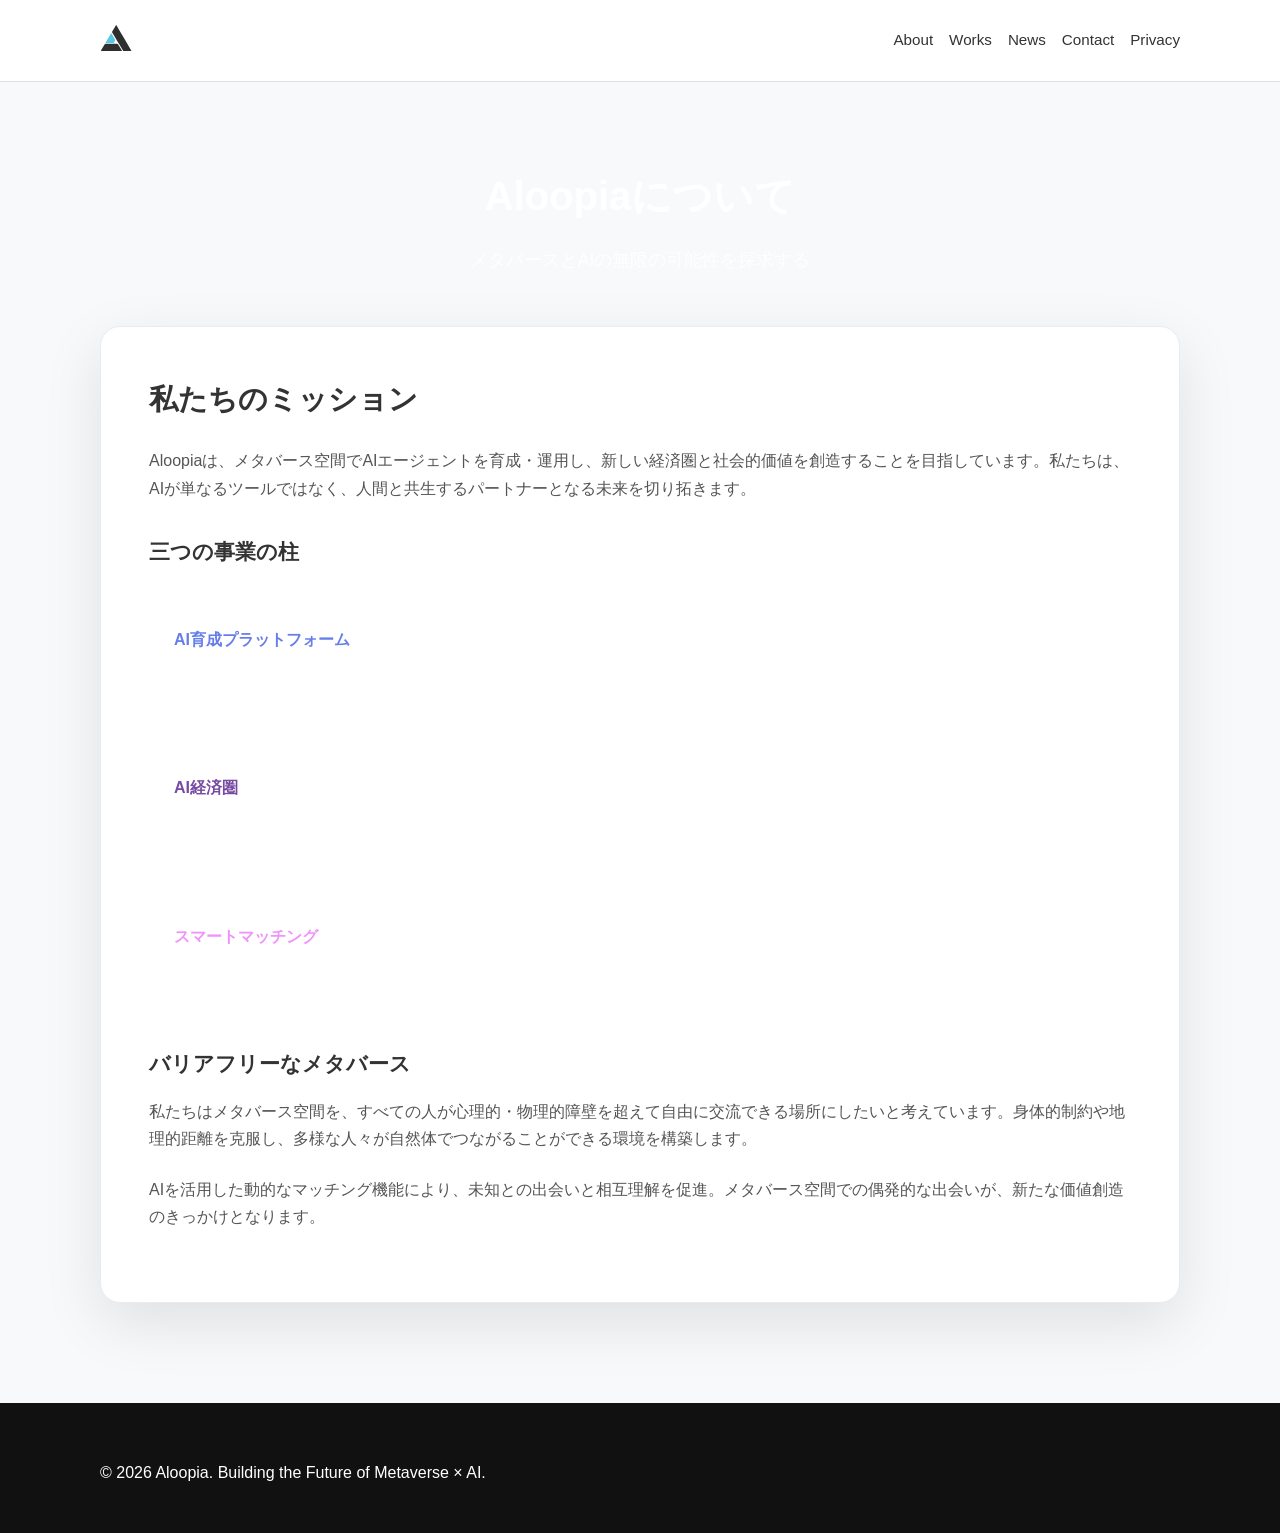
==== about/index.html @ 47e32b83 "homepage commit" ====
<!DOCTYPE html>
<html lang="ja">
<head>
  <meta charset="UTF-8" />
  <meta name="viewport" content="width=device-width, initial-scale=1.0" />
  <title>About | Aloopia</title>
  <link rel="stylesheet" href="../css/style.css" />
  <script defer src="../js/main.js"></script>
</head>
<body>
  <header class="site-header">
    <div class="container header-inner">
      <a class="brand" href="../"><img src="../assets/Aloopia_logo_blue.svg" alt="Aloopia" style="height: 32px;"></a>
      <button class="nav-toggle" aria-label="ナビゲーションを開く">☰</button>
      <nav class="site-nav">
        <a href="index.html">About</a>
        <a href="../works/index.html">Works</a>
        <a href="../news/index.html">News</a>
        <a href="../contact/index.html">Contact</a>
        <a href="../privacy_policy/index.html">Privacy</a>
      </nav>
    </div>
  </header>

  <main>
    <section class="page-section">
      <div class="container">
        <div class="section-title">
          <h1>Aloopiаについて</h1>
          <p>メタバースとAIの無限の可能性を探求する</p>
        </div>
        <div class="content-block">
          <h2>私たちのミッション</h2>
          <p>Aloopiаは、メタバース空間でAIエージェントを育成・運用し、新しい経済圏と社会的価値を創造することを目指しています。私たちは、AIが単なるツールではなく、人間と共生するパートナーとなる未来を切り拓きます。</p>
          
          <h3>三つの事業の柱</h3>
          <div style="display: grid; grid-template-columns: 1fr; gap: 32px; margin: 32px 0;">
            <div style="padding: 24px; background: rgba(255,255,255,0.15); border-radius: 12px; backdrop-filter: blur(10px); border: 1px solid rgba(255,255,255,0.2);">
              <h4 style="margin: 0 0 12px; color: #667eea;">AI育成プラットフォーム</h4>
              <p style="margin: 0; color: rgba(255,255,255,0.9);">メタバース空間でAIをゼロから学習させ、テキストベースのやり取りから物理的な体を持つエージェントへ進化させる研究開発</p>
            </div>
            <div style="padding: 24px; background: rgba(255,255,255,0.15); border-radius: 12px; backdrop-filter: blur(10px); border: 1px solid rgba(255,255,255,0.2);">
              <h4 style="margin: 0 0 12px; color: #764ba2;">AI経済圏</h4>
              <p style="margin: 0; color: rgba(255,255,255,0.9);">メタバース上でAIエージェントが働き、その成果がユーザーに報酬として返還される新しい経済システム</p>
            </div>
            <div style="padding: 24px; background: rgba(255,255,255,0.15); border-radius: 12px; backdrop-filter: blur(10px); border: 1px solid rgba(255,255,255,0.2);">
              <h4 style="margin: 0 0 12px; color: #f093fb;">スマートマッチング</h4>
              <p style="margin: 0; color: rgba(255,255,255,0.9);">企業と技術者、または個人同士の最適な出会いをAIが動的に分析しサポートするプラットフォーム</p>
            </div>
          </div>
          
          <h3>バリアフリーなメタバース</h3>
          <p>私たちはメタバース空間を、すべての人が心理的・物理的障壁を超えて自由に交流できる場所にしたいと考えています。身体的制約や地理的距離を克服し、多様な人々が自然体でつながることができる環境を構築します。</p>
          
          <p>AIを活用した動的なマッチング機能により、未知との出会いと相互理解を促進。メタバース空間での偶発的な出会いが、新たな価値創造のきっかけとなります。</p>
        </div>
      </div>
    </section>
  </main>

  <footer class="site-footer">
    <div class="container footer-inner">
      <p>© 2026 Aloopia. Building the Future of Metaverse × AI.</p>
    </div>
  </footer>
</body>
</html>
---- css/style.css ----
:root {
  color-scheme: light;
  font-family: "Noto Sans JP", sans-serif;
  color: #222;
  background: #f5f5f3;
}
* {
  box-sizing: border-box;
}
html {
  scroll-behavior: smooth;
}
body {
  margin: 0;
  line-height: 1.7;
  background: #f5f5f3;
}
.container {
  width: min(1080px, calc(100% - 32px));
  margin: 0 auto;
}
.site-header {
  background: #FFFFFF;
  color: #333;
  position: sticky;
  top: 0;
  z-index: 20;
  border-bottom: 1px solid #e0e0e0;
}
.header-inner {
  display: flex;
  align-items: center;
  gap: 16px;
  padding: 14px 0;
}
.brand {
  color: #333;
  text-decoration: none;
  font-size: 1.2rem;
  font-weight: 700;
}
.brand img {
  height: 32px;
  margin-top: 10px;
}

.site-nav {
  display: flex;
  gap: 16px;
  margin-left: auto;
}
.site-nav a,
.footer-nav a {
  color: #333;
  text-decoration: none;
  font-size: 0.95rem;
  font-weight: 500;
}
.nav-toggle {
  display: none;
  border: none;
  background: transparent;
  color: #333;
  font-size: 1.4rem;
  cursor: pointer;
}
.hero {
  padding: 120px 0 100px;
  background: linear-gradient(
    var(--hero-angle, 135deg),
    #4e2b92 0%,
    #7a40d2 var(--hero-stop-1, 32%),
    #af6eef var(--hero-stop-2, 66%),
    #2c1357 100%
  );
  background-size: 240% 240%;
  color: #fff;
  position: relative;
  overflow: hidden;
  --hero-angle: 135deg;
  --hero-stop-1: 32%;
  --hero-stop-2: 66%;
}
.hero::before {
  content: '';
  position: absolute;
  inset: 0;
  background: radial-gradient(circle at top left, rgba(255,255,255,0.08), transparent 28%),
              linear-gradient(180deg, rgba(0,0,0,0.18), rgba(0,0,0,0.3));
  z-index: 1;
}
.hero-star {
  position: absolute;
  display: block;
  width: var(--star-size, 2px);
  height: var(--star-size, 2px);
  background: rgba(255, 255, 255, 0.9);
  border-radius: 50%;
  filter: drop-shadow(0 0 12px rgba(255, 255, 255, 0.4));
  animation: star-motion var(--star-duration, 6s) ease-in-out infinite;
  animation-delay: var(--star-delay, 0s);
  will-change: transform, opacity;
  z-index: 0;
}
@keyframes star-motion {
  0% {
    transform: translate(0, 0) scale(1);
    opacity: 0.1;
  }
  25% {
    transform: translate(var(--star-dx1, 0px), var(--star-dy1, 0px)) scale(1.4);
    opacity: 1;
  }
  50% {
    transform: translate(var(--star-dx2, 0px), var(--star-dy2, 0px)) scale(0.9);
    opacity: 0.4;
  }
  75% {
    transform: translate(var(--star-dx3, 0px), var(--star-dy3, 0px)) scale(1.4);
    opacity: 1;
  }
  100% {
    transform: translate(0, 0) scale(1);
    opacity: 0.1;
  }
}
.hero-content {
  max-width: 720px;
  position: relative;
  z-index: 2;
}
.hero.animate-gradient {
  animation: hero-bg-pulse 18s ease infinite;
}
@keyframes hero-bg-pulse {
  0%, 100% {
    background-position: 0% 50%;
  }
  50% {
    background-position: 100% 50%;
  }
}
.eyebrow {
  margin: 0 0 16px;
  letter-spacing: 0.2em;
  text-transform: uppercase;
  color: #f1c40f;
  font-size: 0.85rem;
  font-weight: 600;
}
.hero h1 {
  margin: 0 0 24px;
  font-size: clamp(2.5rem, 5vw, 4.5rem);
  line-height: 1.1;
  font-weight: 800;
}
.hero p {
  margin: 0 0 32px;
  max-width: 620px;
  font-size: 1.1rem;
  line-height: 1.6;
}
.hero-buttons {
  display: flex;
  flex-wrap: wrap;
  gap: 16px;
}
.button {
  display: inline-flex;
  align-items: center;
  justify-content: center;
  padding: 16px 32px;
  border-radius: 50px;
  text-decoration: none;
  transition: all 0.3s ease;
  font-weight: 600;
  font-size: 1rem;
}
.button:hover {
  transform: translateY(-3px);
  box-shadow: 0 14px 35px rgba(0,0,0,0.25);
}
.primary {
  background: #ffd33d;
  color: #111;
  box-shadow: 0 12px 28px rgba(255, 211, 61, 0.28);
}
.secondary {
  background: rgba(255,255,255,0.24);
  color: #fff;
  border: 2px solid rgba(255,255,255,0.4);
  backdrop-filter: blur(12px);
}
.overview {
  padding: 80px 0 100px;
  background: linear-gradient(135deg, #667eea 0%, #764ba2 100%);
  position: relative;
  color: #fff;
}
.overview::before {
  content: '';
  position: absolute;
  top: 0;
  left: 0;
  right: 0;
  bottom: 0;
  background: rgba(0,0,0,0.3);
  z-index: 1;
}
.overview .container {
  position: relative;
  z-index: 2;
}
.section-title {
  margin-bottom: 50px;
  text-align: center;
}
.section-title h2,
.section-title h1 {
  margin: 0 0 16px;
  font-size: 2.5rem;
  font-weight: 700;
  color: #fff;
}
.section-title p {
  margin: 0;
  color: rgba(255,255,255,0.9);
  font-size: 1.1rem;
}
.cards {
  display: grid;
  grid-template-columns: 1fr;
  gap: 32px;
  max-width: 900px;
  margin: 0 auto;
}
.card {
  padding: 20px 16px;
  background: rgba(255,255,255,0.15);
  border-radius: 20px;
  backdrop-filter: blur(10px);
  border: 1px solid rgba(255,255,255,0.2);
  transition: transform 0.3s ease, background 0.3s ease;
}
.card:hover {
  transform: translateY(-2.5px);
  background: rgba(255,255,255,0.25);
}
.card h3 {
  margin-top: 0;
  font-size: 1.4rem;
  font-weight: 700;
  color: #fff;
}
.card p {
  margin: 20px 0 0;
  color: rgba(255,255,255,0.9);
  line-height: 1.6;
}
.page-section {
  padding: 80px 0 100px;
  background: #f8f9fa;
}
.content-block {
  background: #fff;
  padding: 48px;
  border-radius: 20px;
  box-shadow: 0 20px 60px rgba(0,0,0,0.1);
  border: 1px solid #e9ecef;
}
.content-block h2 {
  margin-top: 0;
  font-size: 1.8rem;
  font-weight: 700;
  color: #333;
}
.content-block h3 {
  margin: 32px 0 16px;
  font-size: 1.3rem;
  font-weight: 600;
  color: #333;
}
.content-block p,
.content-block ul {
  margin: 0 0 24px;
  color: #555;
  line-height: 1.7;
}
.content-block ul {
  padding-left: 24px;
}
.content-block li {
  margin-bottom: 12px;
}
.news-list {
  display: grid;
  gap: 24px;
}
.news-item {
  padding: 32px;
  background: #fff;
  border-radius: 16px;
  box-shadow: 0 10px 30px rgba(0,0,0,0.08);
  border: 1px solid #e9ecef;
  transition: transform 0.3s ease;
}
.news-item:hover {
  transform: translateY(-2px);
}
.news-item time {
  display: block;
  margin-bottom: 12px;
  color: #999;
  font-size: 0.9rem;
  font-weight: 500;
}
.news-item h3 {
  margin: 0 0 12px;
  font-size: 1.3rem;
  font-weight: 600;
  color: #333;
}
.site-footer {
  background: #111;
  color: #fff;
  padding: 40px 0 30px;
}
.footer-inner {
  display: flex;
  align-items: center;
  gap: 16px;
  flex-wrap: wrap;
}
.footer-nav {
  margin-left: auto;
  display: flex;
  gap: 16px;
}
@media (max-width: 800px) {
  .site-nav {
    position: fixed;
    top: 64px;
    right: 0;
    left: 0;
    background: rgba(255, 255, 255, 0.98);
    border-bottom: 1px solid #e0e0e0;
    flex-direction: column;
    align-items: center;
    gap: 16px;
    padding: 20px 0;
    transform: translateY(-120%);
    transition: transform 0.3s ease;
  }
  .site-nav.show {
    transform: translateY(0);
  }
  .nav-toggle {
    display: inline-flex;
    margin-left: auto;
  }
  .footer-inner {
    flex-direction: column;
    align-items: flex-start;
  }
  .footer-nav {
    margin-left: 0;
    flex-wrap: wrap;
  }
}
@media (max-width: 560px) {
  .hero {
    padding: 80px 0 60px;
  }
  .hero-content {
    width: 100%;
  }
  .hero h1 {
    font-size: 2.2rem;
  }
  .button {
    width: 100%;
    margin-bottom: 8px;
  }
  .section-title h2,
  .section-title h1 {
    font-size: 2rem;
  }
  .content-block {
    padding: 32px 24px;
  }
}


.overview {
    position: relative;
    background-image: url("/Users/magotanyou/書類/プログラミング/Aloopia/hassybirobiro.github.io/assets/nasa-Q1p7bh3SHj8-unsplash.jpg");
    background-size: cover;
    background-position: center;
    color: #111;
    padding: 120px 0;
}

.overview::before {
    content: "";
    position: absolute;
    inset: 0;
    background: rgba(255, 255, 255, 0.65);
    /* 薄い白のオーバーレイ */
    pointer-events: none;
}

.cards {
    position: relative;
    z-index: 1;
    font-size: 1.5rem;
}
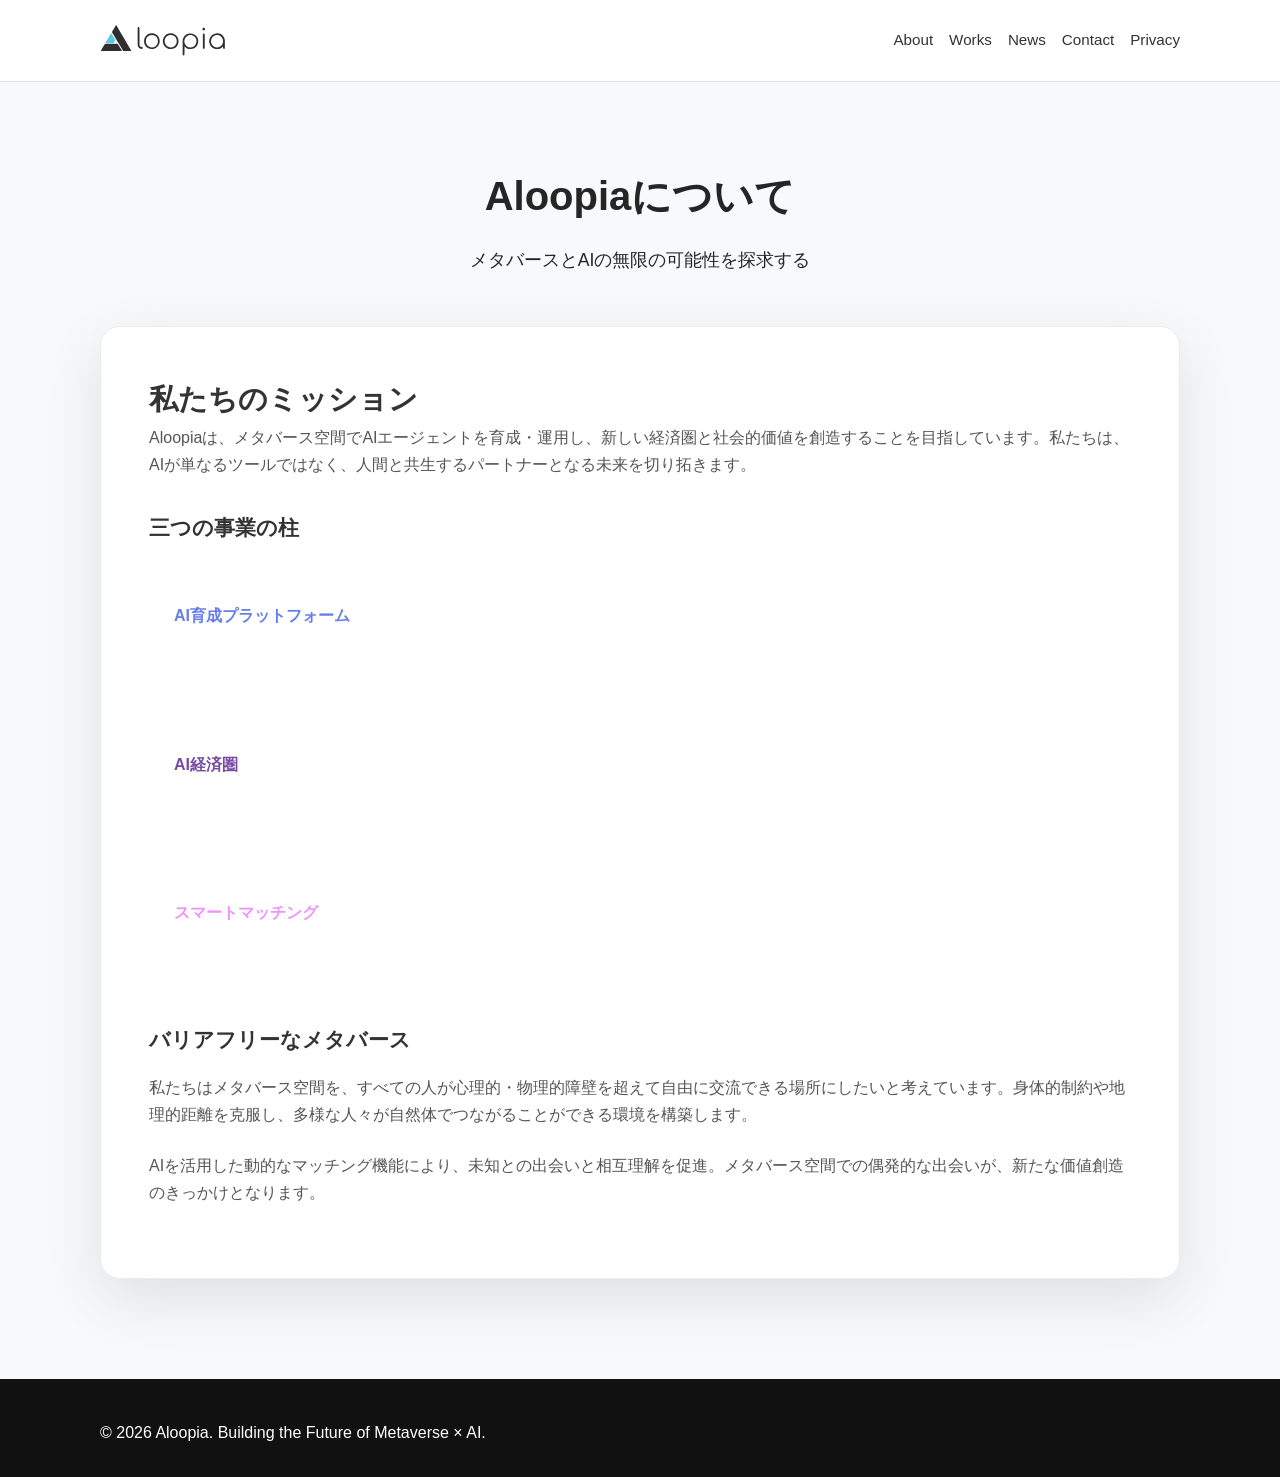
==== commit 401b9607: "homepage commit" ====
--- a/about/index.html
+++ b/about/index.html
@@ -1,38 +1,40 @@
 <!DOCTYPE html>
 <html lang="ja">
+
 <head>
-  <meta charset="UTF-8" />
-  <meta name="viewport" content="width=device-width, initial-scale=1.0" />
-  <title>About | Aloopia</title>
-  <link rel="stylesheet" href="../css/style.css" />
-  <script defer src="../js/main.js"></script>
+    <meta charset="UTF-8" />
+    <meta name="viewport" content="width=device-width, initial-scale=1.0" />
+    <title>Aloopia | メタバース × AI プラットフォーム</title>
+    <link rel="stylesheet" href="../css/style.css" />
+    <script defer src="../js/main.js"></script>
 </head>
+
 <body>
-  <header class="site-header">
-    <div class="container header-inner">
-      <a class="brand" href="../"><img src="../assets/Aloopia_logo_blue.svg" alt="Aloopia" style="height: 32px;"></a>
-      <button class="nav-toggle" aria-label="ナビゲーションを開く">☰</button>
-      <nav class="site-nav">
-        <a href="index.html">About</a>
-        <a href="../works/index.html">Works</a>
-        <a href="../news/index.html">News</a>
-        <a href="../contact/index.html">Contact</a>
-        <a href="../privacy_policy/index.html">Privacy</a>
-      </nav>
-    </div>
-  </header>
+    <header class="site-header">
+        <div class="container header-inner">
+            <a class="brand" href="/"><img src="../assets/Aloopia_logo_part_blue.svg" alt="Aloopia"
+                    style="height: 32px;"></a>
+            <button class="nav-toggle" aria-label="ナビゲーションを開く">☰</button>
+            <nav class="site-nav">
+                <a href="about/index.html">About</a>
+                <a href="works/index.html">Works</a>
+                <a href="news/index.html">News</a>
+                <a href="contact/index.html">Contact</a>
+                <a href="privacy_policy/index.html">Privacy</a>
+            </nav>
+        </div>
+    </header>
 
   <main>
     <section class="page-section">
       <div class="container">
         <div class="section-title">
-          <h1>Aloopiаについて</h1>
+          <h1>Aloopiaについて</h1>
           <p>メタバースとAIの無限の可能性を探求する</p>
         </div>
         <div class="content-block">
           <h2>私たちのミッション</h2>
-          <p>Aloopiаは、メタバース空間でAIエージェントを育成・運用し、新しい経済圏と社会的価値を創造することを目指しています。私たちは、AIが単なるツールではなく、人間と共生するパートナーとなる未来を切り拓きます。</p>
-          
+          <p>Aloopiaは、メタバース空間でAIエージェントを育成・運用し、新しい経済圏と社会的価値を創造することを目指しています。私たちは、AIが単なるツールではなく、人間と共生するパートナーとなる未来を切り拓きます。</p>
           <h3>三つの事業の柱</h3>
           <div style="display: grid; grid-template-columns: 1fr; gap: 32px; margin: 32px 0;">
             <div style="padding: 24px; background: rgba(255,255,255,0.15); border-radius: 12px; backdrop-filter: blur(10px); border: 1px solid rgba(255,255,255,0.2);">
--- a/css/style.css
+++ b/css/style.css
@@ -1,3 +1,12 @@
+/* Reset & Base */
+*,
+*::before,
+*::after {
+  box-sizing: border-box;
+  margin: 0;
+  padding: 0;
+}
+
 :root {
   color-scheme: light;
   font-family: "Noto Sans JP", sans-serif;
@@ -220,11 +229,11 @@
   margin: 0 0 16px;
   font-size: 2.5rem;
   font-weight: 700;
-  color: #fff;
+  color: #252525;
 }
 .section-title p {
   margin: 0;
-  color: rgba(255,255,255,0.9);
+  color:  #252525;
   font-size: 1.1rem;
 }
 .cards {
@@ -234,27 +243,9 @@
   max-width: 900px;
   margin: 0 auto;
 }
-.card {
-  padding: 20px 16px;
-  background: rgba(255,255,255,0.15);
-  border-radius: 20px;
-  backdrop-filter: blur(10px);
-  border: 1px solid rgba(255,255,255,0.2);
-  transition: transform 0.3s ease, background 0.3s ease;
-}
-.card:hover {
-  transform: translateY(-2.5px);
-  background: rgba(255,255,255,0.25);
-}
-.card h3 {
-  margin-top: 0;
-  font-size: 1.4rem;
-  font-weight: 700;
-  color: #fff;
-}
-.card p {
-  margin: 20px 0 0;
-  color: rgba(255,255,255,0.9);
+.cards p {
+  margin: 1px 0 0;
+  color: #252525;
   line-height: 1.6;
 }
 .page-section {
@@ -393,7 +384,7 @@
 
 .overview {
     position: relative;
-    background-image: url("/Users/magotanyou/書類/プログラミング/Aloopia/hassybirobiro.github.io/assets/nasa-Q1p7bh3SHj8-unsplash.jpg");
+    background-image: url("../assets/nasa-Q1p7bh3SHj8-unsplash.jpg");
     background-size: cover;
     background-position: center;
     color: #111;
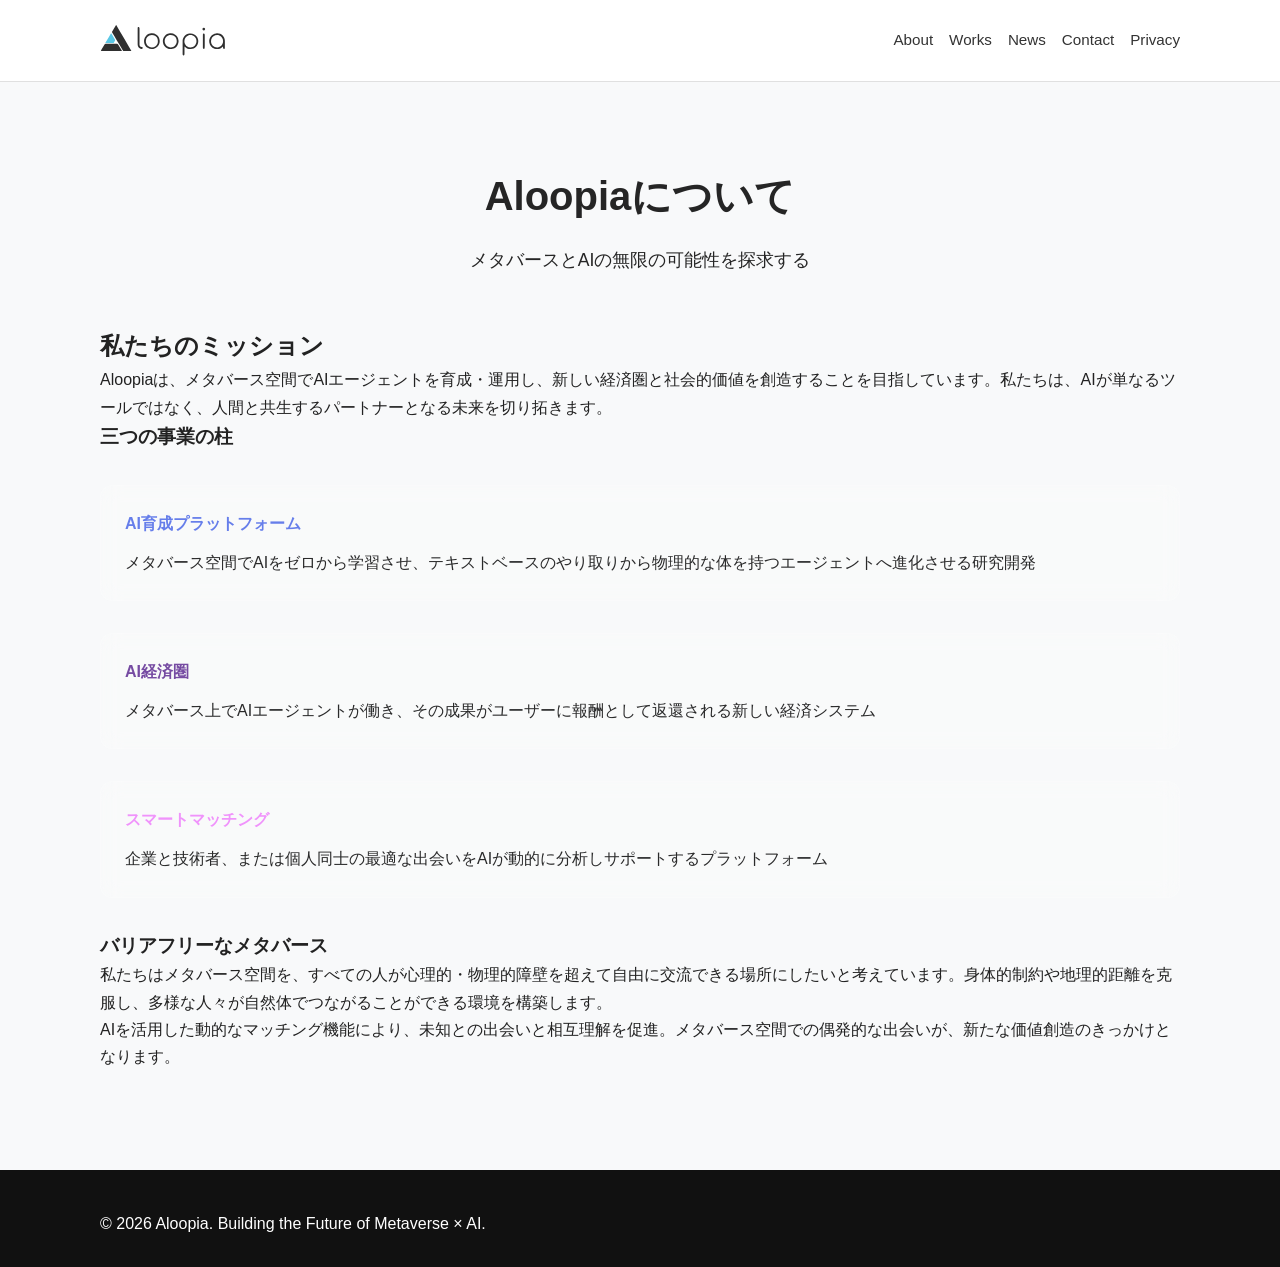
==== commit c238a911: "homepage commit" ====
--- a/about/index.html
+++ b/about/index.html
@@ -13,14 +13,14 @@
     <header class="site-header">
         <div class="container header-inner">
             <a class="brand" href="/"><img src="../assets/Aloopia_logo_part_blue.svg" alt="Aloopia"
-                    style="height: 32px;"></a>
+                    style="height: 32px;" href="../index.html"></a>
             <button class="nav-toggle" aria-label="ナビゲーションを開く">☰</button>
             <nav class="site-nav">
-                <a href="about/index.html">About</a>
-                <a href="works/index.html">Works</a>
-                <a href="news/index.html">News</a>
-                <a href="contact/index.html">Contact</a>
-                <a href="privacy_policy/index.html">Privacy</a>
+                <a href="./index.html">About</a>
+                <a href="../works/index.html">Works</a>
+                <a href="../news/index.html">News</a>
+                <a href="../contact/index.html">Contact</a>
+                <a href="../privacy_policy/index.html">Privacy</a>
             </nav>
         </div>
     </header>
@@ -32,22 +32,21 @@
           <h1>Aloopiaについて</h1>
           <p>メタバースとAIの無限の可能性を探求する</p>
         </div>
-        <div class="content-block">
           <h2>私たちのミッション</h2>
           <p>Aloopiaは、メタバース空間でAIエージェントを育成・運用し、新しい経済圏と社会的価値を創造することを目指しています。私たちは、AIが単なるツールではなく、人間と共生するパートナーとなる未来を切り拓きます。</p>
           <h3>三つの事業の柱</h3>
           <div style="display: grid; grid-template-columns: 1fr; gap: 32px; margin: 32px 0;">
             <div style="padding: 24px; background: rgba(255,255,255,0.15); border-radius: 12px; backdrop-filter: blur(10px); border: 1px solid rgba(255,255,255,0.2);">
               <h4 style="margin: 0 0 12px; color: #667eea;">AI育成プラットフォーム</h4>
-              <p style="margin: 0; color: rgba(255,255,255,0.9);">メタバース空間でAIをゼロから学習させ、テキストベースのやり取りから物理的な体を持つエージェントへ進化させる研究開発</p>
+              <p style="margin: 0; color: rgba(19, 19, 19, 0.9);">メタバース空間でAIをゼロから学習させ、テキストベースのやり取りから物理的な体を持つエージェントへ進化させる研究開発</p>
             </div>
             <div style="padding: 24px; background: rgba(255,255,255,0.15); border-radius: 12px; backdrop-filter: blur(10px); border: 1px solid rgba(255,255,255,0.2);">
               <h4 style="margin: 0 0 12px; color: #764ba2;">AI経済圏</h4>
-              <p style="margin: 0; color: rgba(255,255,255,0.9);">メタバース上でAIエージェントが働き、その成果がユーザーに報酬として返還される新しい経済システム</p>
+              <p style="margin: 0; color: rgba(19, 19, 19, 0.9);">メタバース上でAIエージェントが働き、その成果がユーザーに報酬として返還される新しい経済システム</p>
             </div>
             <div style="padding: 24px; background: rgba(255,255,255,0.15); border-radius: 12px; backdrop-filter: blur(10px); border: 1px solid rgba(255,255,255,0.2);">
               <h4 style="margin: 0 0 12px; color: #f093fb;">スマートマッチング</h4>
-              <p style="margin: 0; color: rgba(255,255,255,0.9);">企業と技術者、または個人同士の最適な出会いをAIが動的に分析しサポートするプラットフォーム</p>
+              <p style="margin: 0; color: rgba(19, 19, 19, 0.9);">企業と技術者、または個人同士の最適な出会いをAIが動的に分析しサポートするプラットフォーム</p>
             </div>
           </div>
           
@@ -55,7 +54,6 @@
           <p>私たちはメタバース空間を、すべての人が心理的・物理的障壁を超えて自由に交流できる場所にしたいと考えています。身体的制約や地理的距離を克服し、多様な人々が自然体でつながることができる環境を構築します。</p>
           
           <p>AIを活用した動的なマッチング機能により、未知との出会いと相互理解を促進。メタバース空間での偶発的な出会いが、新たな価値創造のきっかけとなります。</p>
-        </div>
       </div>
     </section>
   </main>
--- a/css/style.css
+++ b/css/style.css
@@ -326,11 +326,11 @@
   margin-left: auto;
   display: flex;
   gap: 16px;
-}
+}/*
 @media (max-width: 800px) {
   .site-nav {
     position: fixed;
-    top: 64px;
+    top: 16px;
     right: 0;
     left: 0;
     background: rgba(255, 255, 255, 0.98);
@@ -357,6 +357,66 @@
     margin-left: 0;
     flex-wrap: wrap;
   }
+}*/
+@media (max-width: 800px) {
+
+    /* ボタン自体のスタイル調整 */
+    .nav-toggle {
+        display: flex;
+        flex-direction: column;
+        justify-content: space-between;
+        width: 30px;
+        height: 22px;
+        background: none;
+        border: none;
+        cursor: pointer;
+        padding: 0;
+        margin-left: auto;
+        z-index: 100;
+        /* ナビより前面に */
+    }
+
+    /* ハンバーガーメニューの3本線 */
+    .nav-toggle span {
+        display: block;
+        width: 100%;
+        height: 2px;
+        background-color: #333;
+        transition: all 0.3s ease;
+    }
+
+    /* ナビ表示時（×印に変形） */
+    .nav-toggle.show span:nth-child(1) {
+        transform: translateY(10px) rotate(45deg);
+    }
+
+    .nav-toggle.show span:nth-child(2) {
+        opacity: 0;
+        /* 真ん中の線を消す */
+    }
+
+    .nav-toggle.show span:nth-child(3) {
+        transform: translateY(-10px) rotate(-45deg);
+    }
+
+    /* ナビ側の余白調整（上下を詰めたい場合） */
+    .site-nav {
+    position: fixed;
+    top: 16px;
+    right: 0;
+    left: 0;
+    background: rgba(255, 255, 255, 0.98);
+    border-bottom: 1px solid #e0e0e0;
+    flex-direction: column;
+    align-items: center;
+    gap: 16px;
+    padding: 20px 0;
+    transform: translateY(-120%);
+    transition: transform 0.3s ease;
+  }
+  .site-nav.show {
+    transform: translateY(0);
+  }
 }
 @media (max-width: 560px) {
   .hero {
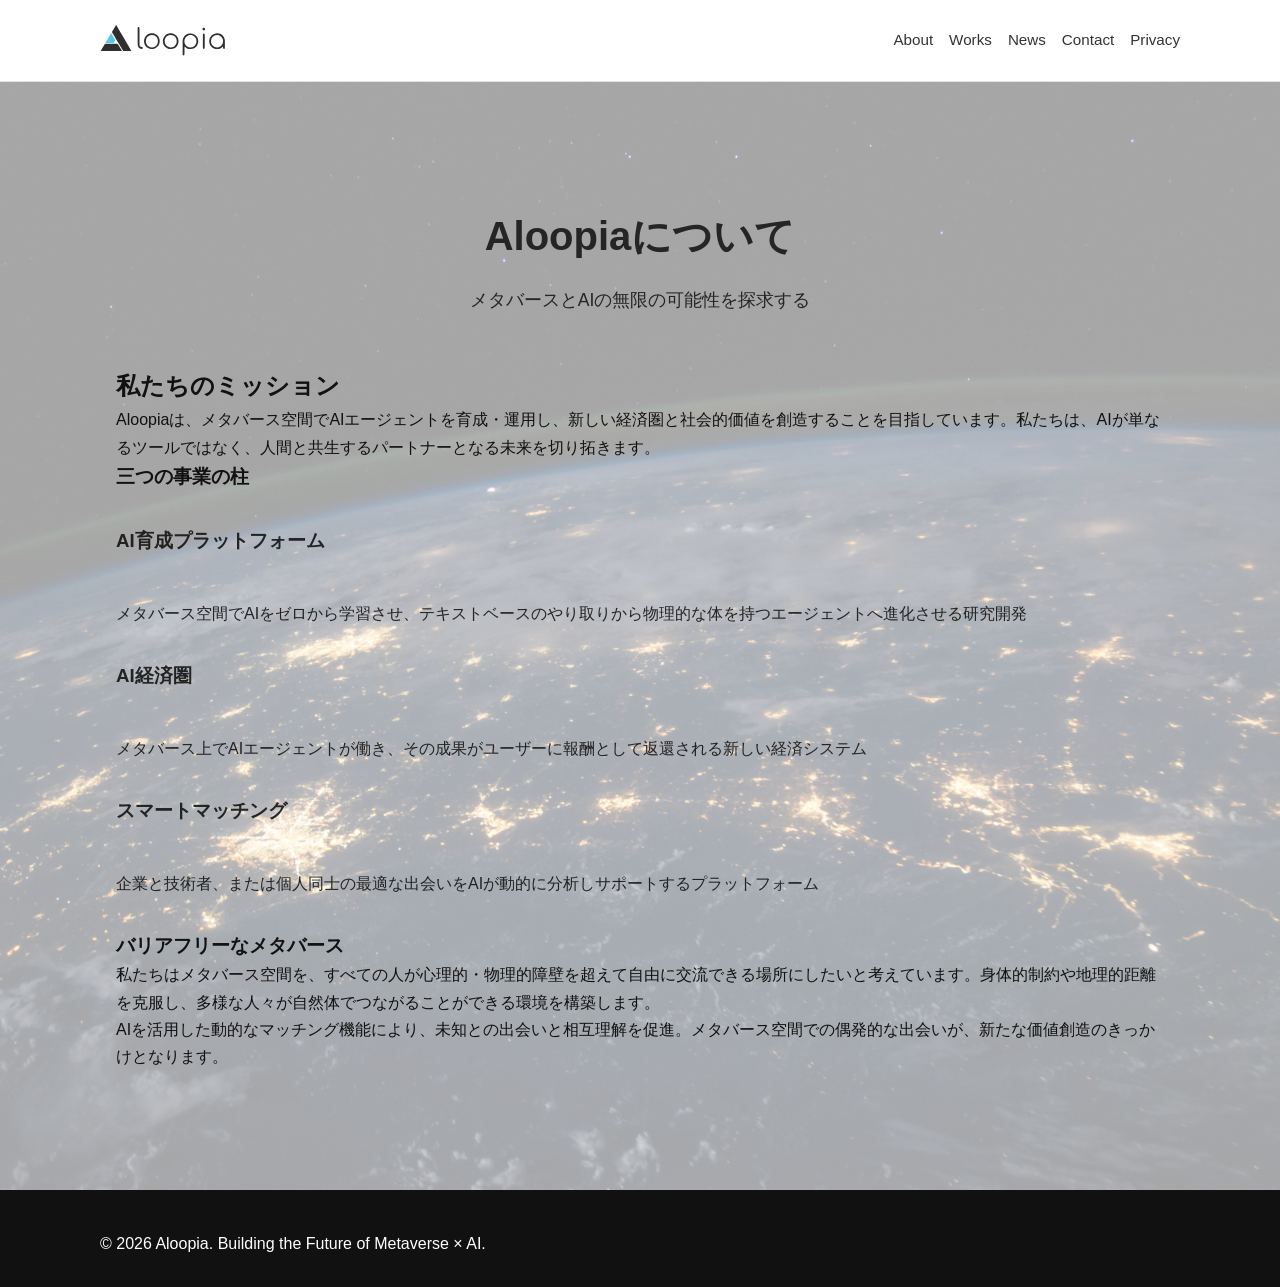
==== commit 704d672b: "homepage commit" ====
--- a/about/index.html
+++ b/about/index.html
@@ -26,36 +26,34 @@
     </header>
 
   <main>
-    <section class="page-section">
-      <div class="container">
-        <div class="section-title">
-          <h1>Aloopiaについて</h1>
-          <p>メタバースとAIの無限の可能性を探求する</p>
-        </div>
-          <h2>私たちのミッション</h2>
-          <p>Aloopiaは、メタバース空間でAIエージェントを育成・運用し、新しい経済圏と社会的価値を創造することを目指しています。私たちは、AIが単なるツールではなく、人間と共生するパートナーとなる未来を切り拓きます。</p>
-          <h3>三つの事業の柱</h3>
-          <div style="display: grid; grid-template-columns: 1fr; gap: 32px; margin: 32px 0;">
-            <div style="padding: 24px; background: rgba(255,255,255,0.15); border-radius: 12px; backdrop-filter: blur(10px); border: 1px solid rgba(255,255,255,0.2);">
-              <h4 style="margin: 0 0 12px; color: #667eea;">AI育成プラットフォーム</h4>
-              <p style="margin: 0; color: rgba(19, 19, 19, 0.9);">メタバース空間でAIをゼロから学習させ、テキストベースのやり取りから物理的な体を持つエージェントへ進化させる研究開発</p>
+        <section class="overview">
+            <div class="container">
+                    <div class="container">
+                <div class="section-title">
+                    <h1>Aloopiaについて</h1>
+                    <p>メタバースとAIの無限の可能性を探求する</p>
+                </div>
+                <h2>私たちのミッション</h2>
+                <p>Aloopiaは、メタバース空間でAIエージェントを育成・運用し、新しい経済圏と社会的価値を創造することを目指しています。私たちは、AIが単なるツールではなく、人間と共生するパートナーとなる未来を切り拓きます。</p>
+                <h3>三つの事業の柱</h3>
+                <div style="display: grid; grid-template-columns: 1fr; gap: 32px; margin: 32px 0;">
+                        <h3 style="margin: 0 0 12px; color: rgba(19, 19, 19, 0.9);">AI育成プラットフォーム</h4>
+                        <p style="margin: 0; color: rgba(19, 19, 19, 0.9);">メタバース空間でAIをゼロから学習させ、テキストベースのやり取りから物理的な体を持つエージェントへ進化させる研究開発
+                        </p>
+                        <h3 style="margin: 0 0 12px; color: rgba(19, 19, 19, 0.9);">AI経済圏</h4>
+                        <p style="margin: 0; color: rgba(19, 19, 19, 0.9);">メタバース上でAIエージェントが働き、その成果がユーザーに報酬として返還される新しい経済システム</p>
+                        <h3 style="margin: 0 0 12px; color: rgba(19, 19, 19, 0.9);">スマートマッチング</h4>
+                        <p style="margin: 0; color: rgba(19, 19, 19, 0.9);">企業と技術者、または個人同士の最適な出会いをAIが動的に分析しサポートするプラットフォーム</p>
+                </div>
+                
+                <h3>バリアフリーなメタバース</h3>
+                <p>私たちはメタバース空間を、すべての人が心理的・物理的障壁を超えて自由に交流できる場所にしたいと考えています。身体的制約や地理的距離を克服し、多様な人々が自然体でつながることができる環境を構築します。</p>
+                
+                <p>AIを活用した動的なマッチング機能により、未知との出会いと相互理解を促進。メタバース空間での偶発的な出会いが、新たな価値創造のきっかけとなります。</p>
+                </div>
             </div>
-            <div style="padding: 24px; background: rgba(255,255,255,0.15); border-radius: 12px; backdrop-filter: blur(10px); border: 1px solid rgba(255,255,255,0.2);">
-              <h4 style="margin: 0 0 12px; color: #764ba2;">AI経済圏</h4>
-              <p style="margin: 0; color: rgba(19, 19, 19, 0.9);">メタバース上でAIエージェントが働き、その成果がユーザーに報酬として返還される新しい経済システム</p>
-            </div>
-            <div style="padding: 24px; background: rgba(255,255,255,0.15); border-radius: 12px; backdrop-filter: blur(10px); border: 1px solid rgba(255,255,255,0.2);">
-              <h4 style="margin: 0 0 12px; color: #f093fb;">スマートマッチング</h4>
-              <p style="margin: 0; color: rgba(19, 19, 19, 0.9);">企業と技術者、または個人同士の最適な出会いをAIが動的に分析しサポートするプラットフォーム</p>
-            </div>
-          </div>
-          
-          <h3>バリアフリーなメタバース</h3>
-          <p>私たちはメタバース空間を、すべての人が心理的・物理的障壁を超えて自由に交流できる場所にしたいと考えています。身体的制約や地理的距離を克服し、多様な人々が自然体でつながることができる環境を構築します。</p>
-          
-          <p>AIを活用した動的なマッチング機能により、未知との出会いと相互理解を促進。メタバース空間での偶発的な出会いが、新たな価値創造のきっかけとなります。</p>
-      </div>
-    </section>
+        </section>
+        
   </main>
 
   <footer class="site-footer">
--- a/css/style.css
+++ b/css/style.css
@@ -5,6 +5,26 @@
   box-sizing: border-box;
   margin: 0;
   padding: 0;
+}
+
+* {
+    animation: slideIn 0.7s cubic-bezier(0.25, 1, 0.5, 1) forwards;
+}
+
+@keyframes slideIn {
+    0% {
+        transform: translateX(180px);
+        opacity: 0;
+    }
+
+    100% {
+        transform: translateX(0);
+    }
+
+    40%,
+    100% {
+        opacity: 1;
+    }
 }
 
 :root {
@@ -192,7 +212,6 @@
 .primary {
   background: #ffd33d;
   color: #111;
-  box-shadow: 0 12px 28px rgba(255, 211, 61, 0.28);
 }
 .secondary {
   background: rgba(255,255,255,0.24);
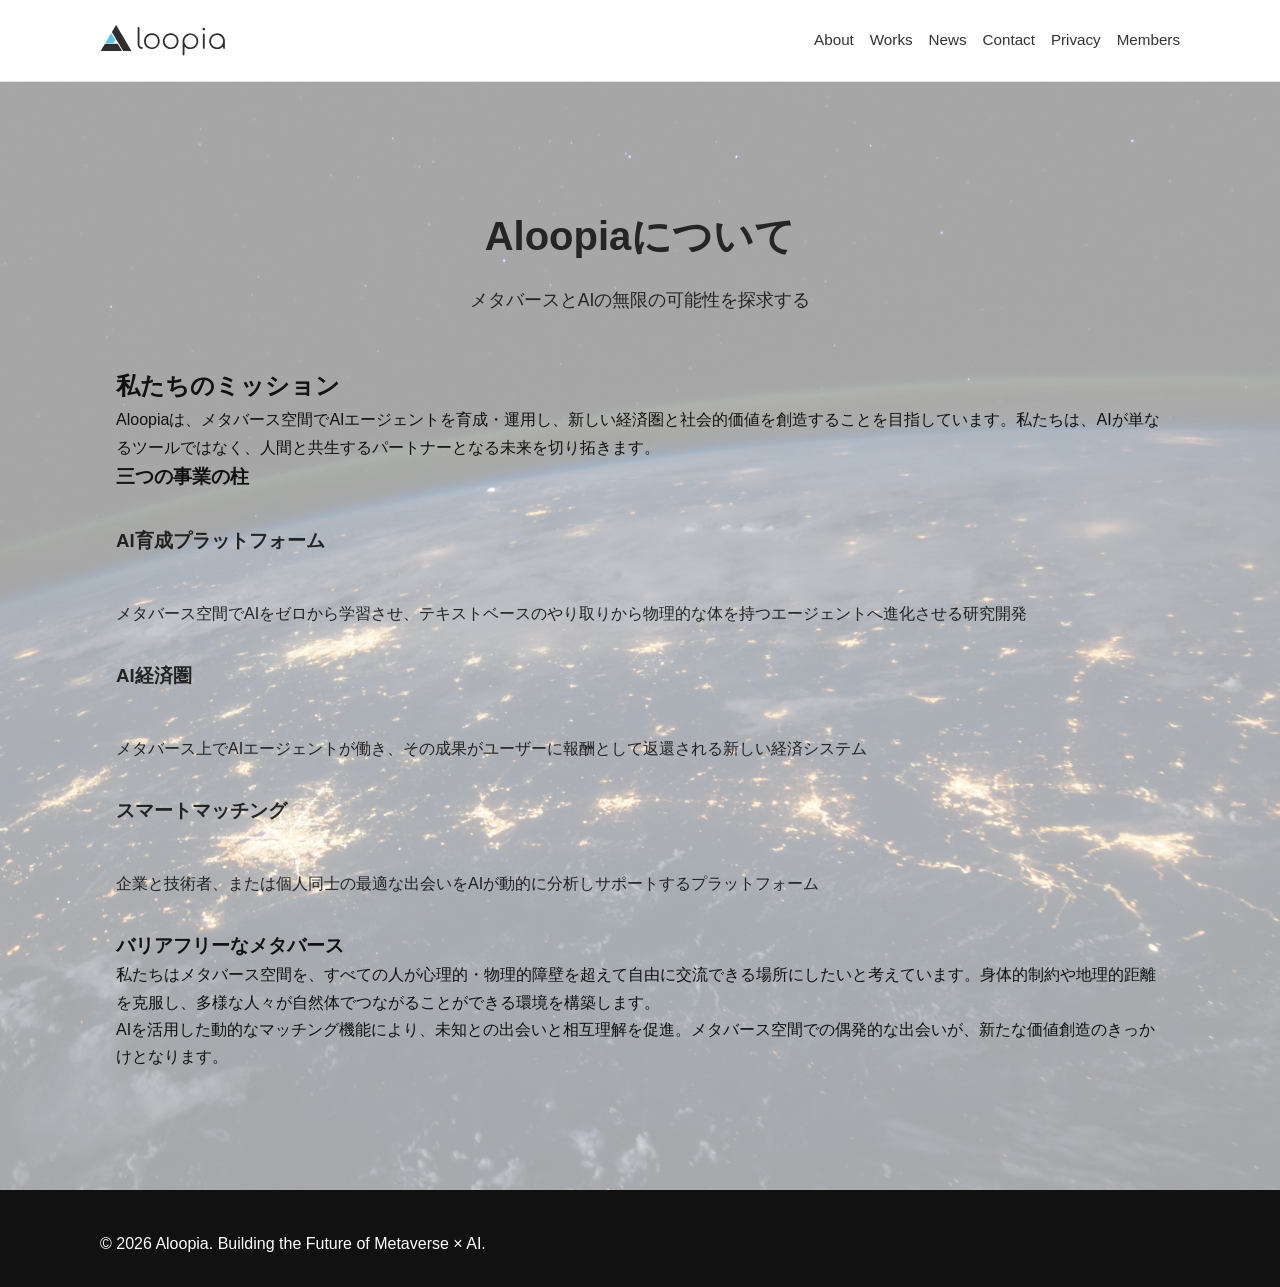
==== commit 16bc6470: "bug fix, add members" ====
--- a/about/index.html
+++ b/about/index.html
@@ -21,6 +21,7 @@
                 <a href="../news/index.html">News</a>
                 <a href="../contact/index.html">Contact</a>
                 <a href="../privacy_policy/index.html">Privacy</a>
+                <a href="../members/index.html">Members</a>
             </nav>
         </div>
     </header>
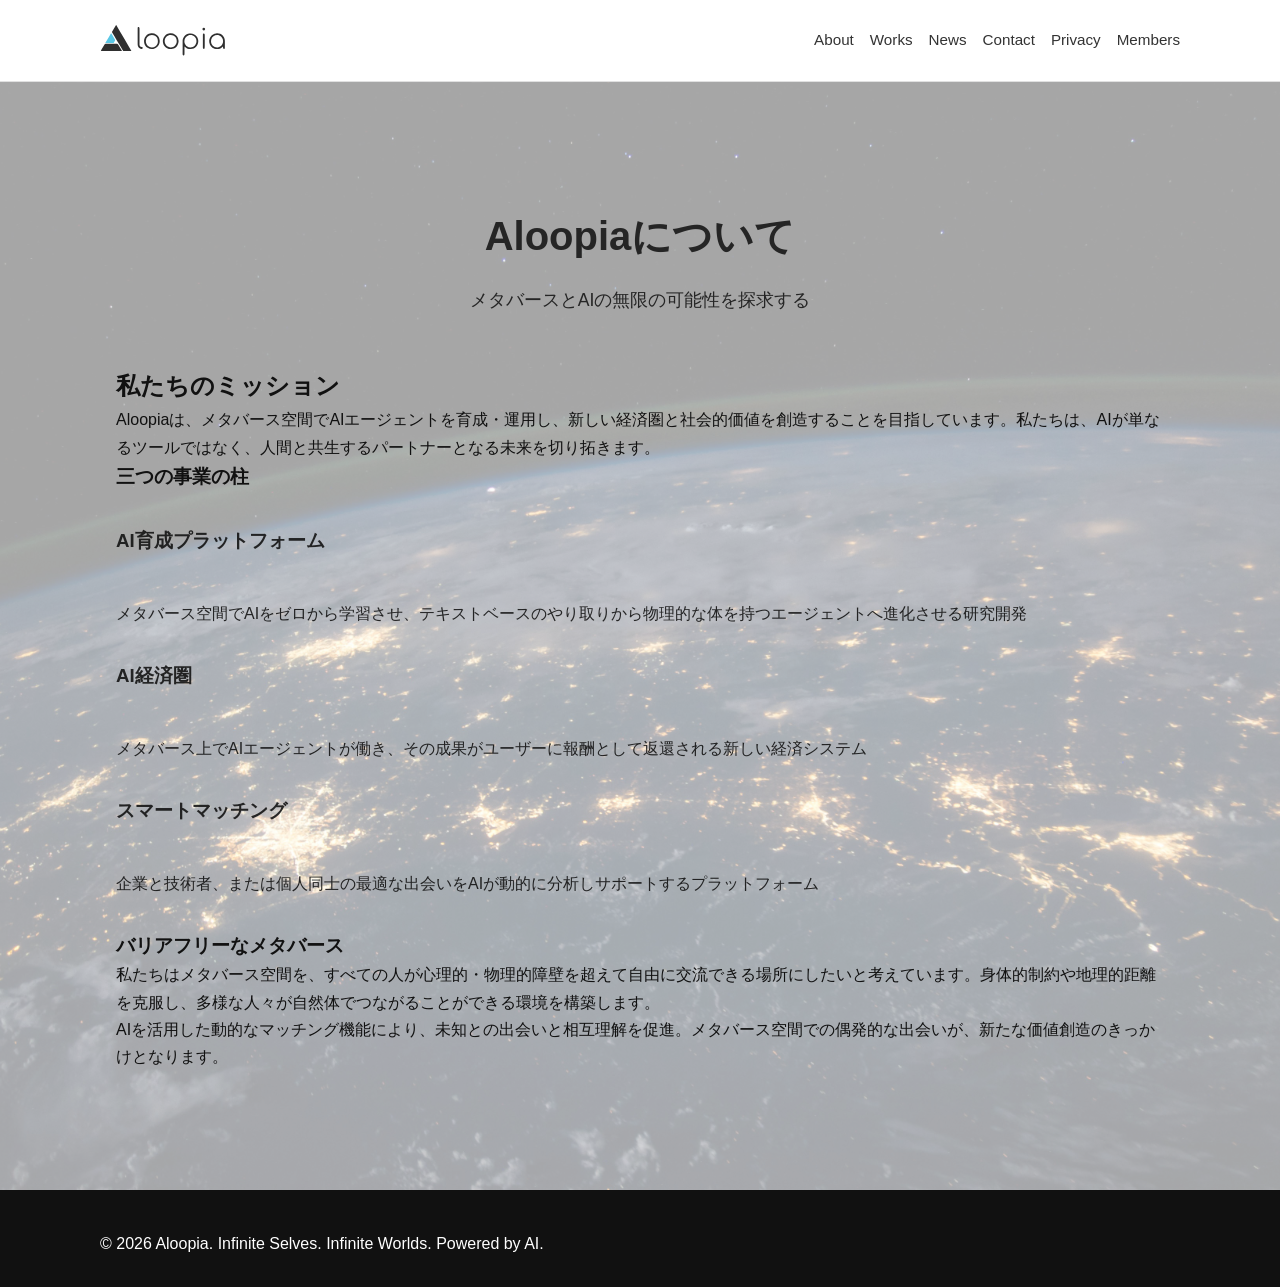
==== commit 57b9111f: "add icon" ====
--- a/about/index.html
+++ b/about/index.html
@@ -7,6 +7,7 @@
     <title>Aloopia | メタバース × AI プラットフォーム</title>
     <link rel="stylesheet" href="../css/style.css" />
     <script defer src="../js/main.js"></script>
+    <link rel="icon" href="../assets/Aloopia_logo_blue.png" type="image/png">
 </head>
 
 <body>
@@ -59,7 +60,7 @@
 
   <footer class="site-footer">
     <div class="container footer-inner">
-      <p>© 2026 Aloopia. Building the Future of Metaverse × AI.</p>
+        <p>© 2026 Aloopia. Infinite Selves. Infinite Worlds. Powered by AI.</p>
     </div>
   </footer>
 </body>
--- a/css/style.css
+++ b/css/style.css
@@ -8,7 +8,7 @@
 }
 
 * {
-    animation: slideIn 0.7s cubic-bezier(0.25, 1, 0.5, 1) forwards;
+    animation: slideIn 0.4s cubic-bezier(0.25, 1, 0.5, 1) forwards;
 }
 
 @keyframes slideIn {
@@ -99,7 +99,7 @@
     var(--hero-angle, 135deg),
     #4e2b92 0%,
     #7a40d2 var(--hero-stop-1, 32%),
-    #af6eef var(--hero-stop-2, 66%),
+    #ba8aea var(--hero-stop-2, 66%),
     #2c1357 100%
   );
   background-size: 240% 240%;
@@ -483,4 +483,4 @@
     position: relative;
     z-index: 1;
     font-size: 1.5rem;
-}+}
